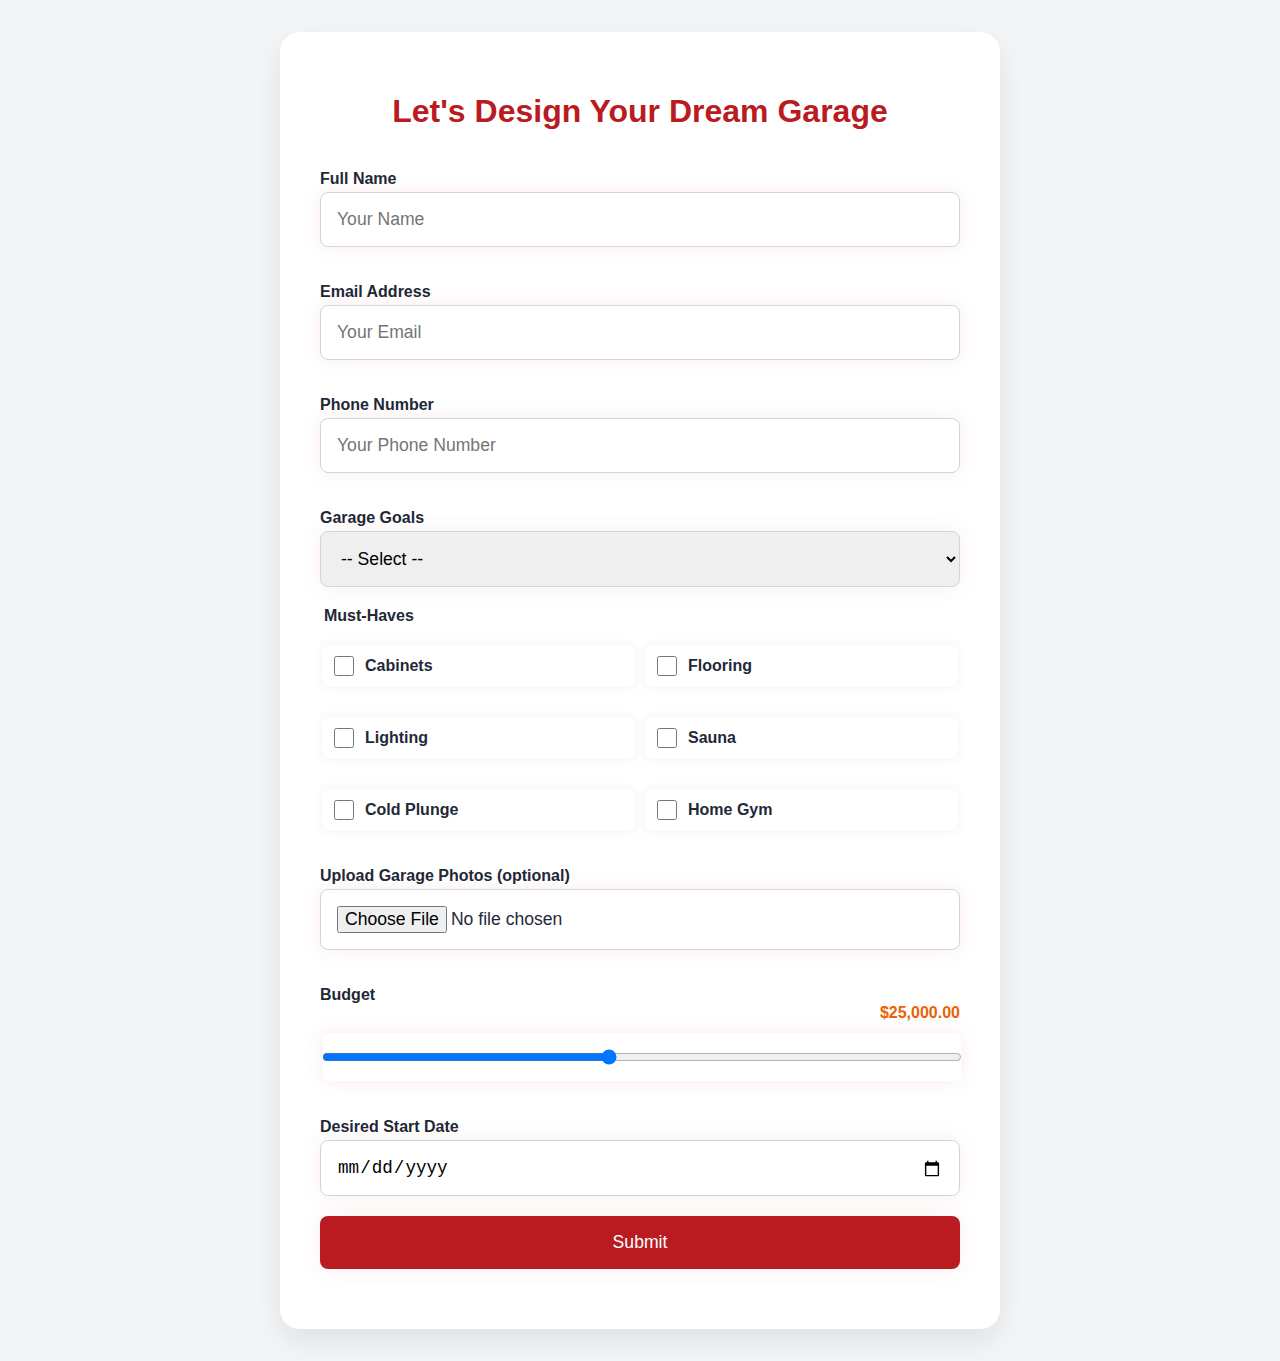
==== index.html @ 7ac63213 "Add files via upload" ====
<!DOCTYPE html>
<html lang="en">
<head>
  <meta charset="UTF-8" />
  <meta name="viewport" content="width=device-width, initial-scale=1.0" />
  <title>Elevated Garage Contact</title>
  <link href="style.css" rel="stylesheet" />
</head>
<body>
  <div class="form-wrapper">
    <form name="garage-contact" method="POST" data-netlify="true" enctype="multipart/form-data">
      <input type="hidden" name="form-name" value="garage-contact" />
      <h1>Let's Design Your Dream Garage</h1>
      <input type="hidden" name="form-name" value="garage-contact" />

      <label for="name">Full Name</label>
      <input type="text" name="Full Name" id="name" placeholder="Your Name" required />

      <label for="email">Email Address</label>
      <input type="email" name="Email Address" id="email" placeholder="Your Email" required />

      <label for="phone">Phone Number</label>
      <input type="tel" name="Phone Number" id="phone" placeholder="Your Phone Number" required />

      <label for="garage_goal">Garage Goals</label>
      <select name="Garage Goals" id="garage_goal" required>
        <option value="">-- Select --</option>
        <option value="Storage">Storage</option>
        <option value="Gym">Gym</option>
        <option value="Workshop">Workshop</option>
        <option value="Luxury Showroom">Luxury Showroom</option>
        <option value="Wellness Center">Wellness Center</option>
      </select>

      <fieldset>
        <legend>Must-Haves</legend>
        <label><input type="checkbox" name="Must Haves" value="Cabinets" /> Cabinets</label>
        <label><input type="checkbox" name="Must Haves" value="Flooring" /> Flooring</label>
        <label><input type="checkbox" name="Must Haves" value="Lighting" /> Lighting</label>
        <label><input type="checkbox" name="Must Haves" value="Sauna" /> Sauna</label>
        <label><input type="checkbox" name="Must Haves" value="Cold Plunge" /> Cold Plunge</label>
        <label><input type="checkbox" name="Must Haves" value="Home Gym" /> Home Gym</label>
      </fieldset>

      <label>Upload Garage Photos (optional)</label>
      <input type="file" name="Garage Photos" accept="image/*" />

      <label for="budget">Budget <span id="budget-display">$25,000</span></label>
      <input type="range" name="Budget Raw" id="budget" min="5000" max="50000" step="1000" value="25000" />
      <input type="hidden" name="Formatted Budget" id="budget-hidden" />

      <label for="start_date">Desired Start Date</label>
      <input type="date" name="Start Date" id="start_date" />

      <input type="hidden" name="redirect" value="thank-you.html" />
      <input type="hidden" name="redirect" value="thank-you.html" />
      <button type="submit">Submit</button>
    </form>
  </div>

  <script>
    const budgetInput = document.getElementById("budget");
    const budgetDisplay = document.getElementById("budget-display");
    const budgetHidden = document.getElementById("budget-hidden");

    function formatUSD(value) {
      return new Intl.NumberFormat('en-US', {
        style: 'currency',
        currency: 'USD'
      }).format(value);
    }

    function updateBudgetFields(val) {
      const formatted = formatUSD(val);
      budgetDisplay.textContent = formatted;
      budgetHidden.value = formatted;
    }

    budgetInput.addEventListener("input", () => {
      updateBudgetFields(budgetInput.value);
    });

    updateBudgetFields(budgetInput.value);
  </script>
</body>
</html>
---- style.css ----
body {
  font-family: 'Inter', sans-serif;
  background: #f3f4f6;
  margin: 0;
  padding: 2rem;
  color: #1f2937;
}

.form-wrapper {
  max-width: 640px;
  margin: auto;
  background: #ffffff;
  padding: 2.5rem;
  border-radius: 1.25rem;
  box-shadow: 0 12px 28px rgba(0,0,0,0.08);
}

form {
  display: flex;
  flex-direction: column;
}

h1 {
  color: #B91B21;
  margin-bottom: 1.5rem;
  text-align: center;
}

label, legend {
  font-weight: 600;
  margin: 1rem 0 0.25rem;
}

input[type="text"],
input[type="email"],
input[type="tel"],
input[type="date"],
select,
input[type="file"],
input[type="range"],
button {
  font-size: 1.1rem;
  padding: 1rem;
  margin-bottom: 1.25rem;
  box-shadow: 0 0 20px rgba(185, 27, 33, 0.08);
  width: 100%;
  box-sizing: border-box;
  border: 1px solid #d1d5db;
  border-radius: 0.5rem;
}

fieldset {
  display: flex;
  flex-wrap: wrap;
  gap: 10px;
  margin-bottom: 1rem;
  border: none;
  padding: 0;
}

fieldset label {
  flex: 1 1 45%;
  display: flex;
  align-items: center;
  gap: 0.5rem;
  background-color: #fff;
  padding: 0.5rem;
  border-radius: 0.5rem;
  box-shadow: 0 0 10px rgba(185, 27, 33, 0.08);
}

input[type="checkbox"] {
  width: 20px;
  height: 20px;
}

#budget-display {
  display: block;
  text-align: right;
  margin-bottom: 0.25rem;
  font-size: 1rem;
  color: #EB6200;
}

button {
  background-color: #B91B21;
  color: white;
  border: none;
  cursor: pointer;
  transition: background 0.3s ease;
}

button:hover {
  background-color: #a0171c;
}

@media (max-width: 600px) {
  .form-wrapper {
    padding: 1.5rem;
  }

  h1 {
    font-size: 1.75rem;
  }

  input,
  select,
  button {
    font-size: 1rem;
  }

  fieldset label {
    flex: 1 1 100%;
  }
}
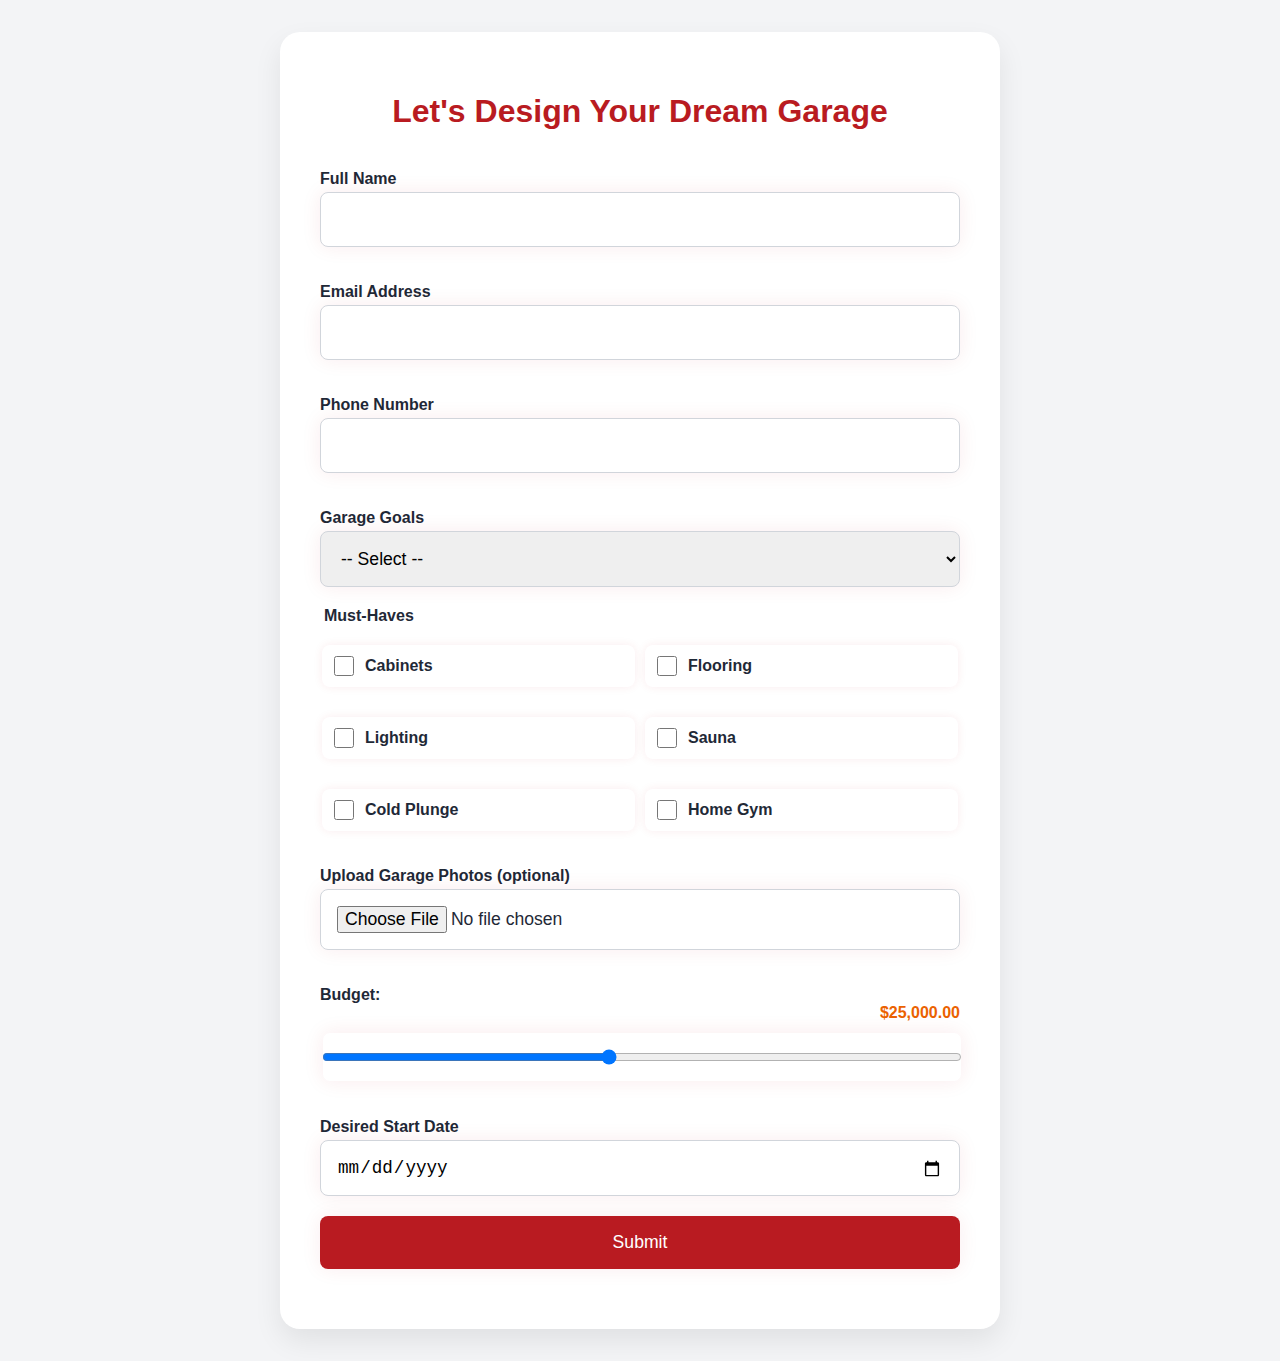
==== commit ff5c3c7e: "Add files via upload" ====
--- a/index.html
+++ b/index.html
@@ -9,19 +9,20 @@
 </head>
 <body>
   <div class="form-wrapper">
-    <form name="garage-contact" method="POST" data-netlify="true" enctype="multipart/form-data">
+    <form name="garage-contact" method="POST" data-netlify="true">
       <input type="hidden" name="form-name" value="garage-contact" />
+      <input type="hidden" name="redirect" value="thank-you.html" />
+
       <h1>Let's Design Your Dream Garage</h1>
-      <input type="hidden" name="form-name" value="garage-contact" />
 
       <label for="name">Full Name</label>
-      <input type="text" name="Full Name" id="name" placeholder="Your Name" required />
+      <input type="text" name="Full Name" id="name" required />
 
       <label for="email">Email Address</label>
-      <input type="email" name="Email Address" id="email" placeholder="Your Email" required />
+      <input type="email" name="Email Address" id="email" required />
 
       <label for="phone">Phone Number</label>
-      <input type="tel" name="Phone Number" id="phone" placeholder="Your Phone Number" required />
+      <input type="tel" name="Phone Number" id="phone" required />
 
       <label for="garage_goal">Garage Goals</label>
       <select name="Garage Goals" id="garage_goal" required>
@@ -46,15 +47,13 @@
       <label>Upload Garage Photos (optional)</label>
       <input type="file" name="Garage Photos" accept="image/*" />
 
-      <label for="budget">Budget <span id="budget-display">$25,000</span></label>
+      <label for="budget">Budget: <span id="budget-display">$25,000</span></label>
       <input type="range" name="Budget Raw" id="budget" min="5000" max="50000" step="1000" value="25000" />
       <input type="hidden" name="Formatted Budget" id="budget-hidden" />
 
       <label for="start_date">Desired Start Date</label>
       <input type="date" name="Start Date" id="start_date" />
 
-      <input type="hidden" name="redirect" value="thank-you.html" />
-      <input type="hidden" name="redirect" value="thank-you.html" />
       <button type="submit">Submit</button>
     </form>
   </div>
